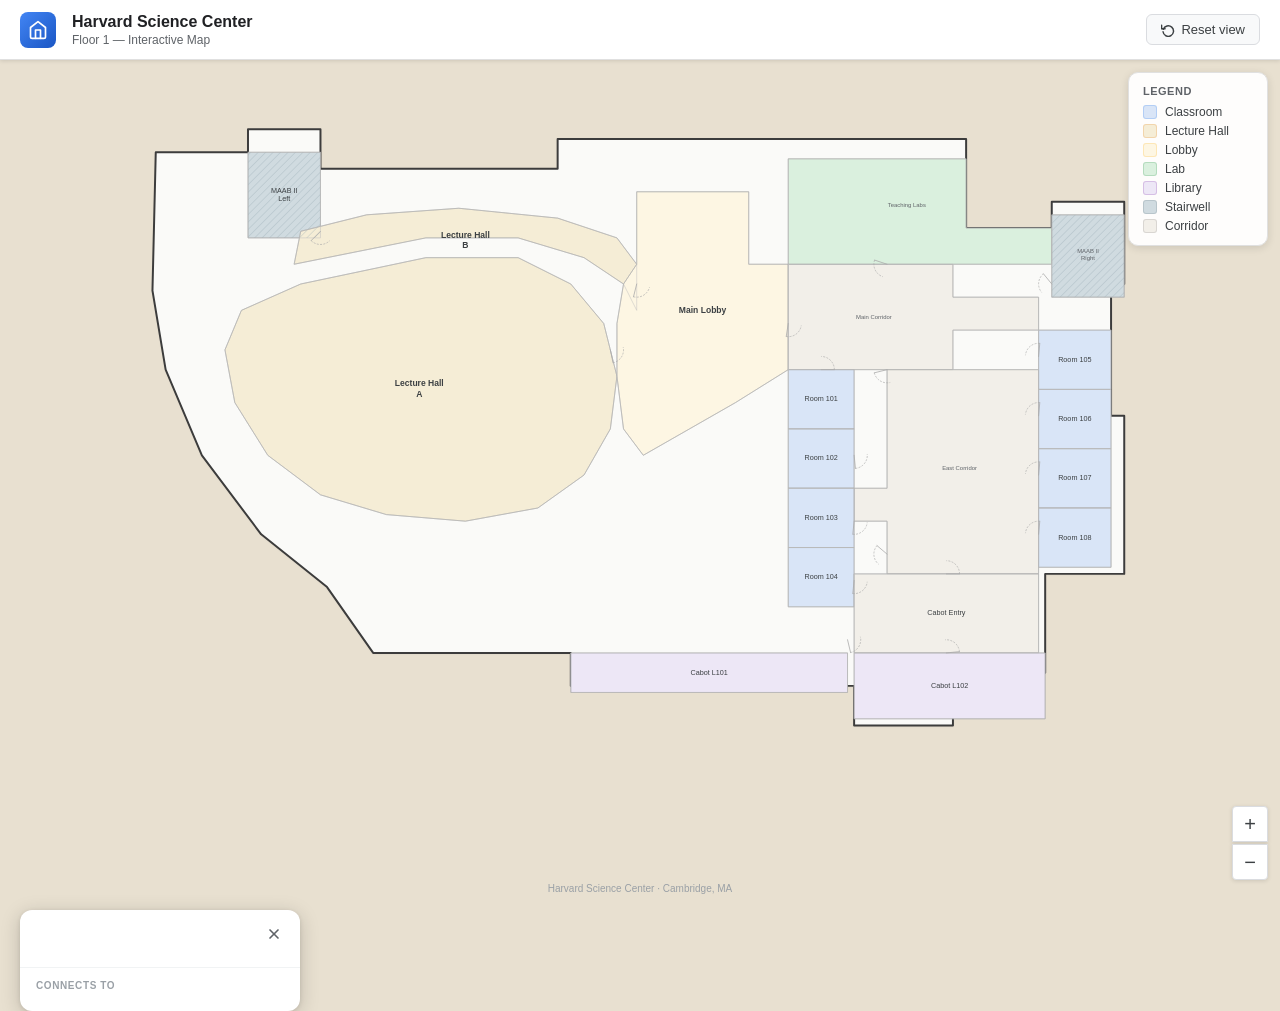
==== index.html @ 6193233d "Add interactive floor plan labeler and Science Center map data - Add label.html: interactive SVG lab" ====
<!DOCTYPE html>
<html lang="en">
<head>
  <meta charset="UTF-8" />
  <meta name="viewport" content="width=device-width, initial-scale=1.0" />
  <title>Harvard Science Center · Floor 1</title>
  <style>
    *, *::before, *::after { box-sizing: border-box; margin: 0; padding: 0; }

    body {
      font-family: -apple-system, BlinkMacSystemFont, 'Segoe UI', Roboto, sans-serif;
      background: #E8E0D0;
      display: flex;
      flex-direction: column;
      height: 100vh;
      overflow: hidden;
    }

    /* ── Topbar ── */
    #topbar {
      height: 60px;
      background: #ffffff;
      border-bottom: 1px solid #e0e0e0;
      display: flex;
      align-items: center;
      padding: 0 20px;
      gap: 16px;
      box-shadow: 0 1px 4px rgba(0,0,0,0.12);
      z-index: 10;
      flex-shrink: 0;
    }

    #topbar-icon {
      width: 36px;
      height: 36px;
      background: linear-gradient(135deg, #4285F4 0%, #1a56c4 100%);
      border-radius: 8px;
      display: flex;
      align-items: center;
      justify-content: center;
      color: #fff;
      font-size: 18px;
      flex-shrink: 0;
    }

    #topbar-title {
      flex: 1;
    }

    #topbar-title h1 {
      font-size: 16px;
      font-weight: 600;
      color: #202124;
      line-height: 1.2;
    }

    #topbar-title p {
      font-size: 12px;
      color: #5f6368;
      margin-top: 1px;
    }

    #btn-reset {
      background: #f8f9fa;
      border: 1px solid #dadce0;
      border-radius: 6px;
      padding: 7px 14px;
      font-size: 13px;
      font-weight: 500;
      color: #3c4043;
      cursor: pointer;
      display: flex;
      align-items: center;
      gap: 6px;
      transition: background 0.15s, box-shadow 0.15s;
    }

    #btn-reset:hover {
      background: #e8eaed;
      box-shadow: 0 1px 3px rgba(0,0,0,0.1);
    }

    #btn-reset svg { flex-shrink: 0; }

    /* ── Map wrapper ── */
    #map-container {
      flex: 1;
      position: relative;
      overflow: hidden;
      cursor: grab;
    }

    #map-container.dragging { cursor: grabbing; }

    #map-svg {
      width: 100%;
      height: 100%;
      display: block;
      user-select: none;
      -webkit-user-select: none;
    }

    /* ── Room polygons ── */
    .room {
      cursor: pointer;
      transition: filter 0.15s;
    }

    .room:hover { stroke: #4285F4; stroke-width: 1.5; opacity: 0.85; }
    .room.selected { stroke: #4285F4 !important; stroke-width: 3 !important; }

    /* ── Labels ── */
    .room-label {
      pointer-events: none;
      font-family: -apple-system, BlinkMacSystemFont, 'Segoe UI', Roboto, sans-serif;
      font-size: 11px;
      fill: #3c4043;
      text-anchor: middle;
      dominant-baseline: middle;
      font-weight: 500;
    }

    .room-label.large { font-size: 13px; font-weight: 600; }
    .room-label.small { font-size: 9px; font-weight: 400; fill: #5f6368; }

    /* ── Legend ── */
    #legend {
      position: absolute;
      top: 12px;
      right: 12px;
      background: rgba(255,255,255,0.94);
      border: 1px solid #e0e0e0;
      border-radius: 10px;
      padding: 12px 14px;
      box-shadow: 0 2px 8px rgba(0,0,0,0.12);
      z-index: 5;
      min-width: 140px;
    }

    #legend h4 {
      font-size: 11px;
      font-weight: 700;
      color: #5f6368;
      text-transform: uppercase;
      letter-spacing: 0.5px;
      margin-bottom: 8px;
    }

    .legend-item {
      display: flex;
      align-items: center;
      gap: 8px;
      margin-bottom: 5px;
      font-size: 12px;
      color: #3c4043;
    }

    .legend-item:last-child { margin-bottom: 0; }

    .legend-swatch {
      width: 14px;
      height: 14px;
      border-radius: 3px;
      border: 1px solid rgba(0,0,0,0.15);
      flex-shrink: 0;
    }

    /* ── Info card ── */
    #info-card {
      position: absolute;
      bottom: 20px;
      left: 20px;
      width: 280px;
      background: #ffffff;
      border-radius: 12px;
      box-shadow: 0 4px 20px rgba(0,0,0,0.18), 0 1px 4px rgba(0,0,0,0.1);
      z-index: 10;
      transform: translateY(calc(100% + 30px));
      transition: transform 0.28s cubic-bezier(0.34, 1.2, 0.64, 1);
      overflow: hidden;
    }

    #info-card.visible {
      transform: translateY(0);
    }

    #info-card-header {
      padding: 14px 16px 10px;
      border-bottom: 1px solid #f1f3f4;
      display: flex;
      align-items: flex-start;
      gap: 10px;
    }

    #info-card-icon {
      width: 32px;
      height: 32px;
      border-radius: 8px;
      display: flex;
      align-items: center;
      justify-content: center;
      font-size: 16px;
      flex-shrink: 0;
      margin-top: 1px;
    }

    #info-card-title-group { flex: 1; min-width: 0; }

    #info-card-name {
      font-size: 15px;
      font-weight: 600;
      color: #202124;
      line-height: 1.3;
      word-break: break-word;
    }

    #info-card-badge {
      display: inline-block;
      margin-top: 4px;
      padding: 2px 8px;
      border-radius: 100px;
      font-size: 11px;
      font-weight: 600;
      color: #fff;
      letter-spacing: 0.2px;
    }

    #info-card-close {
      background: none;
      border: none;
      cursor: pointer;
      color: #5f6368;
      padding: 2px;
      border-radius: 4px;
      line-height: 1;
      transition: color 0.15s, background 0.15s;
    }

    #info-card-close:hover { color: #202124; background: #f1f3f4; }

    #info-card-body {
      padding: 12px 16px 14px;
    }

    #info-card-body .section-label {
      font-size: 10px;
      font-weight: 700;
      text-transform: uppercase;
      letter-spacing: 0.6px;
      color: #9aa0a6;
      margin-bottom: 6px;
    }

    #info-card-neighbors {
      display: flex;
      flex-direction: column;
      gap: 4px;
    }

    .neighbor-chip {
      display: flex;
      align-items: center;
      gap: 6px;
      padding: 5px 8px;
      background: #f8f9fa;
      border-radius: 6px;
      font-size: 12px;
      color: #3c4043;
      border: 1px solid #e8eaed;
      cursor: pointer;
      transition: background 0.12s, border-color 0.12s;
    }

    .neighbor-chip:hover {
      background: #e8f0fe;
      border-color: #c5d7f8;
      color: #1a56c4;
    }

    .neighbor-chip-dot {
      width: 8px;
      height: 8px;
      border-radius: 50%;
      flex-shrink: 0;
    }

    /* ── Zoom controls ── */
    #zoom-controls {
      position: absolute;
      bottom: 20px;
      right: 12px;
      display: flex;
      flex-direction: column;
      gap: 2px;
      z-index: 5;
    }

    .zoom-btn {
      width: 36px;
      height: 36px;
      background: #fff;
      border: 1px solid #dadce0;
      border-radius: 4px;
      cursor: pointer;
      display: flex;
      align-items: center;
      justify-content: center;
      font-size: 20px;
      font-weight: 300;
      color: #3c4043;
      box-shadow: 0 1px 4px rgba(0,0,0,0.12);
      transition: background 0.12s;
      line-height: 1;
    }

    .zoom-btn:hover { background: #f8f9fa; }
    .zoom-btn:first-child { border-radius: 4px 4px 0 0; }
    .zoom-btn:last-child { border-radius: 0 0 4px 4px; }

    /* ── Attribution ── */
    #attribution {
      position: absolute;
      bottom: 6px;
      left: 50%;
      transform: translateX(-50%);
      font-size: 10px;
      color: #9aa0a6;
      pointer-events: none;
    }
  </style>
</head>
<body>

<!-- Topbar -->
<div id="topbar">
  <div id="topbar-icon">
    <svg width="20" height="20" viewBox="0 0 24 24" fill="none" stroke="currentColor" stroke-width="2" stroke-linecap="round" stroke-linejoin="round">
      <path d="M3 9l9-7 9 7v11a2 2 0 0 1-2 2H5a2 2 0 0 1-2-2z"/>
      <polyline points="9 22 9 12 15 12 15 22"/>
    </svg>
  </div>
  <div id="topbar-title">
    <h1>Harvard Science Center</h1>
    <p>Floor 1 &mdash; Interactive Map</p>
  </div>
  <button id="btn-reset" title="Reset view">
    <svg width="14" height="14" viewBox="0 0 24 24" fill="none" stroke="currentColor" stroke-width="2.5" stroke-linecap="round" stroke-linejoin="round">
      <polyline points="1 4 1 10 7 10"/>
      <path d="M3.51 15a9 9 0 1 0 .49-4.2"/>
    </svg>
    Reset view
  </button>
</div>

<!-- Map -->
<div id="map-container">
  <svg id="map-svg" viewBox="0 0 1650 1275" xmlns="http://www.w3.org/2000/svg">
    <defs>
      <pattern id="hatch" patternUnits="userSpaceOnUse" width="8" height="8" patternTransform="rotate(45)">
        <line x1="0" y1="0" x2="0" y2="8" stroke="#90A4AE" stroke-width="2"/>
      </pattern>
      <filter id="selected-glow" x="-20%" y="-20%" width="140%" height="140%">
        <feDropShadow dx="0" dy="0" stdDeviation="4" flood-color="#4285F4" flood-opacity="0.45"/>
      </filter>
      <filter id="soft-shadow" x="-10%" y="-10%" width="120%" height="120%">
        <feDropShadow dx="0" dy="1" stdDeviation="2" flood-color="#000" flood-opacity="0.08"/>
      </filter>
    </defs>

    <!-- 1. Outside background -->
    <rect width="1650" height="1275" fill="#E8E0D0"/>

    <!-- 2. Building interior base (filled) -->
    <polygon id="building-base" fill="#FAFAF8" filter="url(#soft-shadow)"/>

    <!-- 3. Building exterior outline -->
    <polygon id="building-outline" fill="none" stroke="#3C3C3C" stroke-width="3" stroke-linejoin="round"/>

    <!-- 4. Room fills -->
    <g id="layer-rooms"></g>

    <!-- 5. Stairwell hatch overlays -->
    <g id="layer-hatch" pointer-events="none"></g>

    <!-- 6. Interior walls -->
    <g id="layer-walls"></g>

    <!-- 7. Door symbols -->
    <g id="layer-doors"></g>

    <!-- 8. Labels -->
    <g id="layer-labels"></g>
  </svg>

  <!-- Legend -->
  <div id="legend">
    <h4>Legend</h4>
    <div id="legend-items"></div>
  </div>

  <!-- Zoom controls -->
  <div id="zoom-controls">
    <button class="zoom-btn" id="btn-zoom-in" title="Zoom in">+</button>
    <button class="zoom-btn" id="btn-zoom-out" title="Zoom out">&minus;</button>
  </div>

  <!-- Attribution -->
  <div id="attribution">Harvard Science Center &middot; Cambridge, MA</div>
</div>

<!-- Info card -->
<div id="info-card">
  <div id="info-card-header">
    <div id="info-card-icon"></div>
    <div id="info-card-title-group">
      <div id="info-card-name"></div>
      <span id="info-card-badge"></span>
    </div>
    <button id="info-card-close" title="Close">
      <svg width="16" height="16" viewBox="0 0 24 24" fill="none" stroke="currentColor" stroke-width="2.5" stroke-linecap="round">
        <line x1="18" y1="6" x2="6" y2="18"/>
        <line x1="6" y1="6" x2="18" y2="18"/>
      </svg>
    </button>
  </div>
  <div id="info-card-body">
    <div class="section-label">Connects to</div>
    <div id="info-card-neighbors"></div>
  </div>
</div>

<script>
  'use strict';

  // ─── Colour map ───────────────────────────────────────────────────────────
  const TYPE_FILLS = {
    classroom: '#D9E5F7',
    lecture:   '#F5EDD6',
    lobby:     '#FDF6E3',
    lab:       '#DAF0DE',
    library:   '#EDE7F6',
    stairwell: '#D0DBE0',
    elevator:  '#D0DBE0',
    corridor:  '#F2EFE9',
    default:   '#ECECEC',
  };

  const TYPE_LABELS = {
    classroom: { label: 'Classroom',   color: '#1a73e8' },
    lecture:   { label: 'Lecture Hall',color: '#e37400' },
    lobby:     { label: 'Lobby',       color: '#f9ab00' },
    lab:       { label: 'Lab',         color: '#1e8e3e' },
    library:   { label: 'Library',     color: '#7b1fa2' },
    stairwell: { label: 'Stairwell',   color: '#546e7a' },
    elevator:  { label: 'Elevator',    color: '#546e7a' },
    corridor:  { label: 'Corridor',    color: '#757575' },
    default:   { label: 'Room',        color: '#5f6368' },
  };

  const TYPE_ICONS = {
    classroom: '📚',
    lecture:   '🎓',
    lobby:     '🏛',
    lab:       '🔬',
    library:   '📖',
    stairwell: '🪜',
    elevator:  '🛗',
    corridor:  '🚶',
    default:   '📍',
  };

  // Lighten a hex colour by mixing with white at a given ratio (0–1)
  function lightenHex(hex, ratio) {
    const r = parseInt(hex.slice(1, 3), 16);
    const g = parseInt(hex.slice(3, 5), 16);
    const b = parseInt(hex.slice(5, 7), 16);
    const lr = Math.round(r + (255 - r) * ratio);
    const lg = Math.round(g + (255 - g) * ratio);
    const lb = Math.round(b + (255 - b) * ratio);
    return `rgb(${lr},${lg},${lb})`;
  }

  // ─── SVG namespace helper ─────────────────────────────────────────────────
  const SVG_NS = 'http://www.w3.org/2000/svg';
  function svgEl(tag, attrs = {}) {
    const el = document.createElementNS(SVG_NS, tag);
    for (const [k, v] of Object.entries(attrs)) el.setAttribute(k, v);
    return el;
  }

  function pointsAttr(polygon) {
    return polygon.map(p => p.join(',')).join(' ');
  }

  // ─── Polygon centroid ─────────────────────────────────────────────────────
  function centroid(polygon) {
    let x = 0, y = 0;
    for (const [px, py] of polygon) { x += px; y += py; }
    return { x: x / polygon.length, y: y / polygon.length };
  }

  // ─── Door symbol ──────────────────────────────────────────────────────────
  // Draws architectural door: line (panel) + quarter-circle arc
  function buildDoorSymbol(door, roomCenter) {
    const R = 20;
    const dx = door.x - roomCenter.x;
    const dy = door.y - roomCenter.y;
    const len = Math.sqrt(dx * dx + dy * dy) || 1;
    // Unit vector from room center toward door (outward direction)
    const nx = dx / len;
    const ny = dy / len;
    // Perpendicular (tangent to wall)
    const tx = -ny;
    const ty = nx;

    // Door hinge at door point, panel sweeps along tangent
    const hinge = { x: door.x, y: door.y };
    const panelEnd = { x: hinge.x + tx * R, y: hinge.y + ty * R };
    // Arc goes from panelEnd to a point R along the outward direction
    const arcEnd = { x: hinge.x + nx * R, y: hinge.y + ny * R };

    const g = svgEl('g');

    // Panel line
    const line = svgEl('line', {
      x1: hinge.x, y1: hinge.y,
      x2: panelEnd.x, y2: panelEnd.y,
      stroke: '#AAAAAA', 'stroke-width': '1.2',
      'stroke-linecap': 'round',
    });
    g.appendChild(line);

    // Quarter-circle arc
    const arc = svgEl('path', {
      d: `M ${panelEnd.x} ${panelEnd.y} A ${R} ${R} 0 0 0 ${arcEnd.x} ${arcEnd.y}`,
      fill: 'none',
      stroke: '#AAAAAA', 'stroke-width': '1',
      'stroke-dasharray': '3 2',
    });
    g.appendChild(arc);

    return g;
  }

  // ─── Build legend ─────────────────────────────────────────────────────────
  function buildLegend() {
    const container = document.getElementById('legend-items');
    const types = ['classroom','lecture','lobby','lab','library','stairwell','corridor'];
    for (const t of types) {
      const info = TYPE_LABELS[t] || TYPE_LABELS.default;
      const fill = TYPE_FILLS[t] || TYPE_FILLS.default;
      const item = document.createElement('div');
      item.className = 'legend-item';
      item.innerHTML = `
        <div class="legend-swatch" style="background:${fill}; border-color: ${info.color}33;"></div>
        <span>${info.label}</span>
      `;
      container.appendChild(item);
    }
  }

  // ─── Room name lookup (built from data) ───────────────────────────────────
  let roomMap = {};  // id → room object

  // ─── Info card ────────────────────────────────────────────────────────────
  let selectedId = null;
  let selectedEl = null;
  let selectedOrigFill = null;

  function showCard(room) {
    const info = TYPE_LABELS[room.type] || TYPE_LABELS.default;
    document.getElementById('info-card-name').textContent = room.name;

    const badge = document.getElementById('info-card-badge');
    badge.textContent = info.label;
    badge.style.background = info.color;

    const icon = document.getElementById('info-card-icon');
    icon.textContent = TYPE_ICONS[room.type] || TYPE_ICONS.default;
    icon.style.background = info.color + '22';

    const neighborsEl = document.getElementById('info-card-neighbors');
    neighborsEl.innerHTML = '';

    if (!room.neighbors || room.neighbors.length === 0) {
      const none = document.createElement('div');
      none.style.cssText = 'font-size:12px;color:#9aa0a6;font-style:italic;';
      none.textContent = 'No connected rooms';
      neighborsEl.appendChild(none);
    } else {
      for (const nid of room.neighbors) {
        const neighbor = roomMap[nid];
        if (!neighbor) continue;
        const ninfo = TYPE_LABELS[neighbor.type] || TYPE_LABELS.default;
        const chip = document.createElement('div');
        chip.className = 'neighbor-chip';
        chip.innerHTML = `
          <div class="neighbor-chip-dot" style="background:${ninfo.color};"></div>
          <span>${neighbor.name}</span>
        `;
        chip.addEventListener('click', () => selectRoom(nid));
        neighborsEl.appendChild(chip);
      }
    }

    document.getElementById('info-card').classList.add('visible');
  }

  function hideCard() {
    document.getElementById('info-card').classList.remove('visible');
  }

  function selectRoom(id) {
    // Deselect previous
    if (selectedEl) {
      selectedEl.setAttribute('fill', selectedOrigFill);
      selectedEl.classList.remove('selected');
      selectedEl.removeAttribute('filter');
    }

    if (id === selectedId) {
      selectedId = null;
      selectedEl = null;
      selectedOrigFill = null;
      hideCard();
      return;
    }

    const el = document.querySelector(`[data-id="${id}"]`);
    if (!el) return;

    const room = roomMap[id];
    if (!room) return;

    const baseFill = TYPE_FILLS[room.type] || TYPE_FILLS.default;
    const lightFill = lightenHex(baseFill, 0.22);

    selectedOrigFill = baseFill;
    el.setAttribute('fill', lightFill);
    el.classList.add('selected');
    el.setAttribute('filter', 'url(#selected-glow)');

    selectedId = id;
    selectedEl = el;

    showCard(room);

    // Bring selected room to front within layer-rooms
    const layerRooms = document.getElementById('layer-rooms');
    layerRooms.appendChild(el);
  }

  function deselectRoom() {
    if (!selectedId) return;
    if (selectedEl) {
      selectedEl.setAttribute('fill', selectedOrigFill);
      selectedEl.classList.remove('selected');
      selectedEl.removeAttribute('filter');
    }
    selectedId = null;
    selectedEl = null;
    selectedOrigFill = null;
    hideCard();
  }

  // ─── Pan & Zoom ───────────────────────────────────────────────────────────
  const VB_DEFAULT = { x: 0, y: 0, w: 1650, h: 1275 };
  let vb = { ...VB_DEFAULT };
  let isPanning = false;
  let panStart = { x: 0, y: 0 };
  let panVbStart = { x: 0, y: 0 };
  let didPan = false;  // track if mouse actually moved during drag

  const svg = document.getElementById('map-svg');
  const container = document.getElementById('map-container');

  function applyViewBox() {
    svg.setAttribute('viewBox', `${vb.x} ${vb.y} ${vb.w} ${vb.h}`);
  }

  function clientToSvgPoint(cx, cy) {
    const rect = svg.getBoundingClientRect();
    const scaleX = vb.w / rect.width;
    const scaleY = vb.h / rect.height;
    return {
      x: vb.x + (cx - rect.left) * scaleX,
      y: vb.y + (cy - rect.top) * scaleY,
    };
  }

  function zoomAt(cx, cy, factor) {
    const pt = clientToSvgPoint(cx, cy);
    const newW = Math.max(200, Math.min(3300, vb.w * factor));
    const newH = Math.max(155, Math.min(2550, vb.h * factor));
    const ratioX = (pt.x - vb.x) / vb.w;
    const ratioY = (pt.y - vb.y) / vb.h;
    vb.x = pt.x - ratioX * newW;
    vb.y = pt.y - ratioY * newH;
    vb.w = newW;
    vb.h = newH;
    applyViewBox();
  }

  // Mouse drag pan
  container.addEventListener('mousedown', e => {
    if (e.button !== 0) return;
    isPanning = true;
    didPan = false;
    panStart = { x: e.clientX, y: e.clientY };
    panVbStart = { x: vb.x, y: vb.y };
    container.classList.add('dragging');
    e.preventDefault();
  });

  window.addEventListener('mousemove', e => {
    if (!isPanning) return;
    const dx = e.clientX - panStart.x;
    const dy = e.clientY - panStart.y;
    if (Math.abs(dx) > 3 || Math.abs(dy) > 3) didPan = true;
    const rect = svg.getBoundingClientRect();
    const scaleX = vb.w / rect.width;
    const scaleY = vb.h / rect.height;
    vb.x = panVbStart.x - dx * scaleX;
    vb.y = panVbStart.y - dy * scaleY;
    applyViewBox();
  });

  window.addEventListener('mouseup', () => {
    isPanning = false;
    container.classList.remove('dragging');
  });

  // Scroll zoom
  container.addEventListener('wheel', e => {
    e.preventDefault();
    const factor = e.deltaY > 0 ? 1.12 : 0.88;
    zoomAt(e.clientX, e.clientY, factor);
  }, { passive: false });

  // Double-click zoom in
  svg.addEventListener('dblclick', e => {
    zoomAt(e.clientX, e.clientY, 0.65);
    e.stopPropagation();
  });

  // Reset view
  document.getElementById('btn-reset').addEventListener('click', () => {
    vb = { ...VB_DEFAULT };
    applyViewBox();
    deselectRoom();
  });

  // Zoom buttons
  document.getElementById('btn-zoom-in').addEventListener('click', () => {
    const cx = container.getBoundingClientRect().left + container.offsetWidth / 2;
    const cy = container.getBoundingClientRect().top + container.offsetHeight / 2;
    zoomAt(cx, cy, 0.75);
  });
  document.getElementById('btn-zoom-out').addEventListener('click', () => {
    const cx = container.getBoundingClientRect().left + container.offsetWidth / 2;
    const cy = container.getBoundingClientRect().top + container.offsetHeight / 2;
    zoomAt(cx, cy, 1.33);
  });

  // Touch pan/zoom
  let lastTouches = null;
  container.addEventListener('touchstart', e => {
    lastTouches = e.touches;
    e.preventDefault();
  }, { passive: false });

  container.addEventListener('touchmove', e => {
    e.preventDefault();
    if (e.touches.length === 1 && lastTouches && lastTouches.length === 1) {
      const dx = e.touches[0].clientX - lastTouches[0].clientX;
      const dy = e.touches[0].clientY - lastTouches[0].clientY;
      const rect = svg.getBoundingClientRect();
      vb.x -= dx * (vb.w / rect.width);
      vb.y -= dy * (vb.h / rect.height);
      applyViewBox();
    } else if (e.touches.length === 2 && lastTouches && lastTouches.length === 2) {
      const d0 = Math.hypot(
        lastTouches[0].clientX - lastTouches[1].clientX,
        lastTouches[0].clientY - lastTouches[1].clientY
      );
      const d1 = Math.hypot(
        e.touches[0].clientX - e.touches[1].clientX,
        e.touches[0].clientY - e.touches[1].clientY
      );
      if (d0 > 0) {
        const midX = (e.touches[0].clientX + e.touches[1].clientX) / 2;
        const midY = (e.touches[0].clientY + e.touches[1].clientY) / 2;
        zoomAt(midX, midY, d0 / d1);
      }
    }
    lastTouches = e.touches;
  }, { passive: false });

  container.addEventListener('touchend', e => {
    lastTouches = e.touches;
  });

  // ─── Click handling (event delegation) ────────────────────────────────────
  document.getElementById('layer-rooms').addEventListener('click', e => {
    if (didPan) { didPan = false; return; }
    const target = e.target.closest('[data-id]');
    if (!target) return;
    const id = target.getAttribute('data-id');
    selectRoom(id);
    e.stopPropagation();
  });

  // Click on SVG background to deselect
  svg.addEventListener('click', e => {
    if (didPan) { didPan = false; return; }
    if (!e.target.closest('[data-id]') && !e.target.closest('#info-card')) {
      deselectRoom();
    }
  });

  document.getElementById('info-card-close').addEventListener('click', deselectRoom);

  // ─── Render floor data ────────────────────────────────────────────────────
  function renderFloor(data) {
    // Build room lookup
    for (const room of data.rooms) roomMap[room.id] = room;

    // Building outline
    const pts = pointsAttr(data.buildingOutline);
    document.getElementById('building-base').setAttribute('points', pts);
    document.getElementById('building-outline').setAttribute('points', pts);

    const layerRooms  = document.getElementById('layer-rooms');
    const layerHatch  = document.getElementById('layer-hatch');
    const layerWalls  = document.getElementById('layer-walls');
    const layerDoors  = document.getElementById('layer-doors');
    const layerLabels = document.getElementById('layer-labels');

    for (const room of data.rooms) {
      const fill = TYPE_FILLS[room.type] || TYPE_FILLS.default;
      const ptsStr = pointsAttr(room.polygon);

      // Room fill polygon
      const poly = svgEl('polygon', {
        class: `room room--${room.type}`,
        'data-id': room.id,
        'data-type': room.type,
        points: ptsStr,
        fill: fill,
        stroke: '#9E9E9E',
        'stroke-width': '1',
        'stroke-linejoin': 'round',
      });
      layerRooms.appendChild(poly);

      // Stairwell hatch overlay
      if (room.type === 'stairwell' || room.type === 'elevator') {
        const hatch = svgEl('polygon', {
          points: ptsStr,
          fill: 'url(#hatch)',
          'fill-opacity': '0.4',
          'pointer-events': 'none',
        });
        layerHatch.appendChild(hatch);
      }

      // Interior wall stroke (thin, on top)
      const wall = svgEl('polygon', {
        class: 'room-wall',
        points: ptsStr,
        fill: 'none',
        stroke: '#BDBDBD',
        'stroke-width': '0.75',
        'stroke-linejoin': 'round',
        'pointer-events': 'none',
      });
      layerWalls.appendChild(wall);

      // Door symbol
      if (room.door) {
        const center = room.labelAnchor
          ? { x: room.labelAnchor.x, y: room.labelAnchor.y }
          : centroid(room.polygon);
        const doorG = buildDoorSymbol(room.door, center);
        layerDoors.appendChild(doorG);
      }

      // Label
      if (room.labelAnchor) {
        // Choose label size class based on room type / name length
        let cls = 'room-label';
        if (room.type === 'lobby' || room.type === 'lecture') cls += ' large';
        else if (room.name.length > 12) cls += ' small';

        const text = svgEl('text', {
          class: cls,
          x: room.labelAnchor.x,
          y: room.labelAnchor.y,
        });

        // Split into lines if needed
        const words = room.name.split(' ');
        if (words.length > 2 && room.name.length > 10) {
          const mid = Math.ceil(words.length / 2);
          const line1 = words.slice(0, mid).join(' ');
          const line2 = words.slice(mid).join(' ');
          const tspan1 = svgEl('tspan', { x: room.labelAnchor.x, dy: '-0.6em' });
          tspan1.textContent = line1;
          const tspan2 = svgEl('tspan', { x: room.labelAnchor.x, dy: '1.2em' });
          tspan2.textContent = line2;
          text.appendChild(tspan1);
          text.appendChild(tspan2);
        } else {
          text.textContent = room.name;
        }

        layerLabels.appendChild(text);
      }
    }

    buildLegend();
    applyViewBox();
  }

  // ─── Embedded fallback JSON ───────────────────────────────────────────────
  // This is a copy of floor1.json for file:// protocol usage
  const FALLBACK_JSON = {"floor":1,"viewBox":{"width":1650,"height":1275},"buildingOutline":[[90,140],[230,140],[230,105],[340,105],[340,165],[700,165],[700,120],[1320,120],[1320,255],[1450,255],[1450,215],[1560,215],[1560,340],[1540,340],[1540,540],[1560,540],[1560,780],[1440,780],[1440,930],[1300,930],[1300,1010],[1150,1010],[1150,950],[720,950],[720,900],[420,900],[350,800],[250,720],[160,600],[105,470],[85,350]],"rooms":[{"id":"sc-1-maab-left","name":"MAAB II Left","type":"stairwell","polygon":[[230,140],[340,140],[340,270],[230,270]],"labelAnchor":{"x":285,"y":205},"door":{"x":340,"y":260},"neighbors":["sc-1-lobby"]},{"id":"sc-1-lecture-a","name":"Lecture Hall A","type":"lecture","polygon":[[310,340],[500,300],[640,300],[720,340],[770,400],[790,480],[780,560],[740,630],[670,680],[560,700],[440,690],[340,660],[260,600],[210,520],[195,440],[220,380]],"labelAnchor":{"x":490,"y":500},"door":{"x":780,"y":440},"neighbors":["sc-1-lobby","sc-1-corr-main"]},{"id":"sc-1-lecture-b","name":"Lecture Hall B","type":"lecture","polygon":[[300,310],[500,270],[640,270],[740,300],[800,340],[820,380],[820,310],[790,270],[700,240],[550,225],[410,235],[310,260]],"labelAnchor":{"x":560,"y":275},"door":{"x":820,"y":340},"neighbors":["sc-1-lobby","sc-1-corr-main"]},{"id":"sc-1-lobby","name":"Main Lobby","type":"lobby","polygon":[[820,200],[990,200],[990,310],[1050,310],[1050,470],[970,520],[900,560],[830,600],[800,560],[790,480],[790,400],[800,340],[820,310]],"labelAnchor":{"x":920,"y":380},"door":{"x":1050,"y":400},"neighbors":["sc-1-maab-left","sc-1-lecture-a","sc-1-lecture-b","sc-1-corr-main"]},{"id":"sc-1-corr-main","name":"Main Corridor","type":"corridor","polygon":[[1050,310],[1300,310],[1300,360],[1430,360],[1430,410],[1300,410],[1300,470],[1050,470]],"labelAnchor":{"x":1180,"y":390},"door":{"x":1200,"y":470},"neighbors":["sc-1-lobby","sc-1-teaching-labs","sc-1-corr-east","sc-1-101","sc-1-102","sc-1-103","sc-1-104"]},{"id":"sc-1-corr-east","name":"East Corridor","type":"corridor","polygon":[[1200,470],[1430,470],[1430,780],[1200,780],[1200,700],[1150,700],[1150,650],[1200,650]],"labelAnchor":{"x":1310,"y":620},"door":{"x":1200,"y":750},"neighbors":["sc-1-corr-main","sc-1-maab-right","sc-1-105","sc-1-106","sc-1-107","sc-1-108","sc-1-cabot-entry"]},{"id":"sc-1-teaching-labs","name":"Teaching Labs","type":"lab","polygon":[[1050,150],[1320,150],[1320,255],[1450,255],[1450,310],[1050,310]],"labelAnchor":{"x":1230,"y":220},"door":{"x":1200,"y":310},"neighbors":["sc-1-corr-main"]},{"id":"sc-1-maab-right","name":"MAAB II Right","type":"stairwell","polygon":[[1450,235],[1560,235],[1560,360],[1450,360]],"labelAnchor":{"x":1505,"y":295},"door":{"x":1450,"y":340},"neighbors":["sc-1-corr-east"]},{"id":"sc-101","name":"Room 101","type":"classroom","polygon":[[1050,470],[1150,470],[1150,560],[1050,560]],"labelAnchor":{"x":1100,"y":515},"door":{"x":1100,"y":470},"neighbors":["sc-1-corr-main"]},{"id":"sc-102","name":"Room 102","type":"classroom","polygon":[[1050,560],[1150,560],[1150,650],[1050,650]],"labelAnchor":{"x":1100,"y":605},"door":{"x":1150,"y":600},"neighbors":["sc-1-corr-main"]},{"id":"sc-103","name":"Room 103","type":"classroom","polygon":[[1050,650],[1150,650],[1150,740],[1050,740]],"labelAnchor":{"x":1100,"y":695},"door":{"x":1150,"y":700},"neighbors":["sc-1-corr-main","sc-1-corr-east"]},{"id":"sc-104","name":"Room 104","type":"classroom","polygon":[[1050,740],[1150,740],[1150,830],[1050,830]],"labelAnchor":{"x":1100,"y":785},"door":{"x":1150,"y":790},"neighbors":["sc-1-corr-east"]},{"id":"sc-105","name":"Room 105","type":"classroom","polygon":[[1430,410],[1540,410],[1540,500],[1430,500]],"labelAnchor":{"x":1485,"y":455},"door":{"x":1430,"y":450},"neighbors":["sc-1-corr-east"]},{"id":"sc-106","name":"Room 106","type":"classroom","polygon":[[1430,500],[1540,500],[1540,590],[1430,590]],"labelAnchor":{"x":1485,"y":545},"door":{"x":1430,"y":540},"neighbors":["sc-1-corr-east"]},{"id":"sc-107","name":"Room 107","type":"classroom","polygon":[[1430,590],[1540,590],[1540,680],[1430,680]],"labelAnchor":{"x":1485,"y":635},"door":{"x":1430,"y":630},"neighbors":["sc-1-corr-east"]},{"id":"sc-108","name":"Room 108","type":"classroom","polygon":[[1430,680],[1540,680],[1540,770],[1430,770]],"labelAnchor":{"x":1485,"y":725},"door":{"x":1430,"y":720},"neighbors":["sc-1-corr-east"]},{"id":"sc-1-cabot-entry","name":"Cabot Entry","type":"corridor","polygon":[[1150,780],[1430,780],[1430,900],[1150,900]],"labelAnchor":{"x":1290,"y":840},"door":{"x":1290,"y":780},"neighbors":["sc-1-corr-east","sc-1-cabot-l101","sc-1-cabot-l102"]},{"id":"sc-1-cabot-l101","name":"Cabot L101","type":"library","polygon":[[720,900],[1140,900],[1140,960],[720,960]],"labelAnchor":{"x":930,"y":930},"door":{"x":1140,"y":880},"neighbors":["sc-1-cabot-entry"]},{"id":"sc-1-cabot-l102","name":"Cabot L102","type":"library","polygon":[[1150,900],[1440,900],[1440,1000],[1150,1000]],"labelAnchor":{"x":1295,"y":950},"door":{"x":1290,"y":900},"neighbors":["sc-1-cabot-entry"]}]};

  // ─── Bootstrap ────────────────────────────────────────────────────────────
  document.addEventListener('DOMContentLoaded', () => {
    const load = (window.location.protocol === 'file:')
      ? Promise.resolve(FALLBACK_JSON)
      : fetch('/floor1.json')
          .then(r => { if (!r.ok) throw new Error(r.status); return r.json(); })
          .catch(() => FALLBACK_JSON);  // also fall back on network error

    load.then(renderFloor).catch(err => {
      console.error('Failed to load floor data:', err);
    });
  });
</script>
</body>
</html>
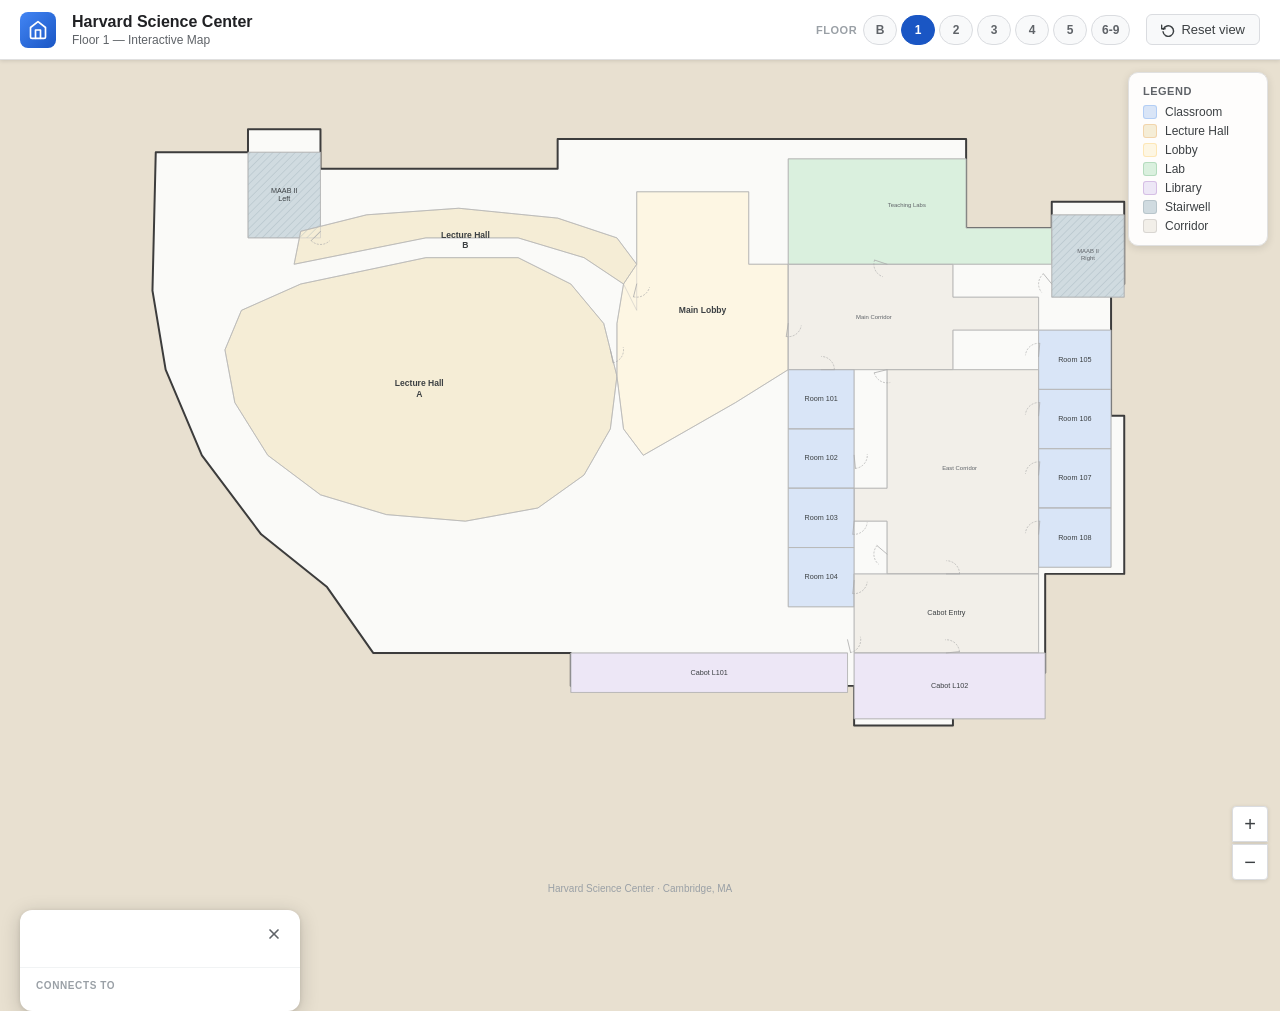
==== commit c9f1d8db: "Add multi-floor support to index.html with floor selector UI - Add floor selector pill buttons (B, 1" ====
--- a/index.html
+++ b/index.html
@@ -3,7 +3,7 @@
 <head>
   <meta charset="UTF-8" />
   <meta name="viewport" content="width=device-width, initial-scale=1.0" />
-  <title>Harvard Science Center · Floor 1</title>
+  <title>Harvard Science Center · Indoor Map</title>
   <style>
     *, *::before, *::after { box-sizing: border-box; margin: 0; padding: 0; }
 
@@ -43,21 +43,69 @@
       flex-shrink: 0;
     }
 
-    #topbar-title {
-      flex: 1;
-    }
+    #topbar-title { flex: 1; min-width: 0; }
 
     #topbar-title h1 {
       font-size: 16px;
       font-weight: 600;
       color: #202124;
       line-height: 1.2;
-    }
-
-    #topbar-title p {
+      white-space: nowrap;
+      overflow: hidden;
+      text-overflow: ellipsis;
+    }
+
+    #topbar-subtitle {
       font-size: 12px;
       color: #5f6368;
       margin-top: 1px;
+    }
+
+    /* ── Floor selector ── */
+    #floor-selector {
+      display: flex;
+      align-items: center;
+      gap: 4px;
+      flex-shrink: 0;
+    }
+
+    #floor-selector-label {
+      font-size: 11px;
+      font-weight: 600;
+      color: #9aa0a6;
+      text-transform: uppercase;
+      letter-spacing: 0.5px;
+      margin-right: 2px;
+    }
+
+    .floor-btn {
+      min-width: 34px;
+      height: 30px;
+      border-radius: 15px;
+      border: 1.5px solid #dadce0;
+      background: #f8f9fa;
+      color: #5f6368;
+      font-size: 12px;
+      font-weight: 600;
+      cursor: pointer;
+      padding: 0 10px;
+      transition: background 0.15s, color 0.15s, border-color 0.15s;
+      display: flex;
+      align-items: center;
+      justify-content: center;
+      white-space: nowrap;
+    }
+
+    .floor-btn:hover:not(.active) {
+      background: #e8eaed;
+      border-color: #bdc1c6;
+      color: #3c4043;
+    }
+
+    .floor-btn.active {
+      background: #1a56c4;
+      color: #ffffff;
+      border-color: #1a56c4;
     }
 
     #btn-reset {
@@ -73,6 +121,7 @@
       align-items: center;
       gap: 6px;
       transition: background 0.15s, box-shadow 0.15s;
+      flex-shrink: 0;
     }
 
     #btn-reset:hover {
@@ -122,6 +171,43 @@
 
     .room-label.large { font-size: 13px; font-weight: 600; }
     .room-label.small { font-size: 9px; font-weight: 400; fill: #5f6368; }
+
+    /* ── Floor placeholder ── */
+    #floor-placeholder {
+      display: none;
+      position: absolute;
+      inset: 0;
+      flex-direction: column;
+      align-items: center;
+      justify-content: center;
+      gap: 12px;
+      background: rgba(232, 224, 208, 0.7);
+      backdrop-filter: blur(2px);
+      z-index: 4;
+      pointer-events: none;
+    }
+
+    #floor-placeholder.visible { display: flex; }
+
+    #placeholder-icon {
+      font-size: 52px;
+      line-height: 1;
+      opacity: 0.5;
+    }
+
+    #placeholder-title {
+      font-size: 22px;
+      font-weight: 600;
+      color: #3c4043;
+    }
+
+    #placeholder-body {
+      font-size: 14px;
+      color: #5f6368;
+      text-align: center;
+      max-width: 380px;
+      line-height: 1.5;
+    }
 
     /* ── Legend ── */
     #legend {
@@ -180,9 +266,7 @@
       overflow: hidden;
     }
 
-    #info-card.visible {
-      transform: translateY(0);
-    }
+    #info-card.visible { transform: translateY(0); }
 
     #info-card-header {
       padding: 14px 16px 10px;
@@ -238,9 +322,7 @@
 
     #info-card-close:hover { color: #202124; background: #f1f3f4; }
 
-    #info-card-body {
-      padding: 12px 16px 14px;
-    }
+    #info-card-body { padding: 12px 16px 14px; }
 
     #info-card-body .section-label {
       font-size: 10px;
@@ -315,7 +397,7 @@
 
     .zoom-btn:hover { background: #f8f9fa; }
     .zoom-btn:first-child { border-radius: 4px 4px 0 0; }
-    .zoom-btn:last-child { border-radius: 0 0 4px 4px; }
+    .zoom-btn:last-child  { border-radius: 0 0 4px 4px; }
 
     /* ── Attribution ── */
     #attribution {
@@ -341,7 +423,10 @@
   </div>
   <div id="topbar-title">
     <h1>Harvard Science Center</h1>
-    <p>Floor 1 &mdash; Interactive Map</p>
+    <p id="topbar-subtitle">Floor 1 &mdash; Interactive Map</p>
+  </div>
+  <div id="floor-selector">
+    <span id="floor-selector-label">Floor</span>
   </div>
   <button id="btn-reset" title="Reset view">
     <svg width="14" height="14" viewBox="0 0 24 24" fill="none" stroke="currentColor" stroke-width="2.5" stroke-linecap="round" stroke-linejoin="round">
@@ -370,7 +455,7 @@
     <!-- 1. Outside background -->
     <rect width="1650" height="1275" fill="#E8E0D0"/>
 
-    <!-- 2. Building interior base (filled) -->
+    <!-- 2. Building interior base -->
     <polygon id="building-base" fill="#FAFAF8" filter="url(#soft-shadow)"/>
 
     <!-- 3. Building exterior outline -->
@@ -391,6 +476,13 @@
     <!-- 8. Labels -->
     <g id="layer-labels"></g>
   </svg>
+
+  <!-- Floor placeholder (shown when a floor has no data yet) -->
+  <div id="floor-placeholder">
+    <div id="placeholder-icon">🗺️</div>
+    <div id="placeholder-title">Floor data not yet available</div>
+    <div id="placeholder-body">Trace this floor's rooms in FP_DESIGN.ipynb, then save the result as the corresponding floor JSON file.</div>
+  </div>
 
   <!-- Legend -->
   <div id="legend">
@@ -432,6 +524,19 @@
 <script>
   'use strict';
 
+  // ─── Floor definitions ────────────────────────────────────────────────────
+  const FLOORS = [
+    { key: 'B',   label: 'Basement',   short: 'B',   file: 'floorB.json'  },
+    { key: '1',   label: 'Floor 1',    short: '1',   file: 'floor1.json'  },
+    { key: '2',   label: 'Floor 2',    short: '2',   file: 'floor2.json'  },
+    { key: '3',   label: 'Floor 3',    short: '3',   file: 'floor3.json'  },
+    { key: '4',   label: 'Floor 4',    short: '4',   file: 'floor4.json'  },
+    { key: '5',   label: 'Floor 5',    short: '5',   file: 'floor5.json'  },
+    { key: '6-9', label: 'Floors 6–9', short: '6-9', file: 'floor6.json'  },
+  ];
+
+  let currentFloorKey = null;
+
   // ─── Colour map ───────────────────────────────────────────────────────────
   const TYPE_FILLS = {
     classroom: '#D9E5F7',
@@ -446,142 +551,94 @@
   };
 
   const TYPE_LABELS = {
-    classroom: { label: 'Classroom',   color: '#1a73e8' },
-    lecture:   { label: 'Lecture Hall',color: '#e37400' },
-    lobby:     { label: 'Lobby',       color: '#f9ab00' },
-    lab:       { label: 'Lab',         color: '#1e8e3e' },
-    library:   { label: 'Library',     color: '#7b1fa2' },
-    stairwell: { label: 'Stairwell',   color: '#546e7a' },
-    elevator:  { label: 'Elevator',    color: '#546e7a' },
-    corridor:  { label: 'Corridor',    color: '#757575' },
-    default:   { label: 'Room',        color: '#5f6368' },
+    classroom: { label: 'Classroom',    color: '#1a73e8' },
+    lecture:   { label: 'Lecture Hall', color: '#e37400' },
+    lobby:     { label: 'Lobby',        color: '#f9ab00' },
+    lab:       { label: 'Lab',          color: '#1e8e3e' },
+    library:   { label: 'Library',      color: '#7b1fa2' },
+    stairwell: { label: 'Stairwell',    color: '#546e7a' },
+    elevator:  { label: 'Elevator',     color: '#546e7a' },
+    corridor:  { label: 'Corridor',     color: '#757575' },
+    default:   { label: 'Room',         color: '#5f6368' },
   };
 
   const TYPE_ICONS = {
-    classroom: '📚',
-    lecture:   '🎓',
-    lobby:     '🏛',
-    lab:       '🔬',
-    library:   '📖',
-    stairwell: '🪜',
-    elevator:  '🛗',
-    corridor:  '🚶',
-    default:   '📍',
+    classroom: '📚', lecture: '🎓', lobby: '🏛', lab: '🔬',
+    library: '📖',  stairwell: '🪜', elevator: '🛗', corridor: '🚶',
+    default: '📍',
   };
 
-  // Lighten a hex colour by mixing with white at a given ratio (0–1)
   function lightenHex(hex, ratio) {
-    const r = parseInt(hex.slice(1, 3), 16);
-    const g = parseInt(hex.slice(3, 5), 16);
-    const b = parseInt(hex.slice(5, 7), 16);
-    const lr = Math.round(r + (255 - r) * ratio);
-    const lg = Math.round(g + (255 - g) * ratio);
-    const lb = Math.round(b + (255 - b) * ratio);
-    return `rgb(${lr},${lg},${lb})`;
-  }
-
-  // ─── SVG namespace helper ─────────────────────────────────────────────────
+    const r = parseInt(hex.slice(1,3),16), g = parseInt(hex.slice(3,5),16), b = parseInt(hex.slice(5,7),16);
+    return `rgb(${Math.round(r+(255-r)*ratio)},${Math.round(g+(255-g)*ratio)},${Math.round(b+(255-b)*ratio)})`;
+  }
+
   const SVG_NS = 'http://www.w3.org/2000/svg';
   function svgEl(tag, attrs = {}) {
     const el = document.createElementNS(SVG_NS, tag);
-    for (const [k, v] of Object.entries(attrs)) el.setAttribute(k, v);
+    for (const [k,v] of Object.entries(attrs)) el.setAttribute(k, v);
     return el;
   }
 
-  function pointsAttr(polygon) {
-    return polygon.map(p => p.join(',')).join(' ');
-  }
-
-  // ─── Polygon centroid ─────────────────────────────────────────────────────
+  function pointsAttr(polygon) { return polygon.map(p => p.join(',')).join(' '); }
+
   function centroid(polygon) {
-    let x = 0, y = 0;
-    for (const [px, py] of polygon) { x += px; y += py; }
-    return { x: x / polygon.length, y: y / polygon.length };
+    let x=0, y=0;
+    for (const [px,py] of polygon) { x+=px; y+=py; }
+    return { x: x/polygon.length, y: y/polygon.length };
   }
 
   // ─── Door symbol ──────────────────────────────────────────────────────────
-  // Draws architectural door: line (panel) + quarter-circle arc
   function buildDoorSymbol(door, roomCenter) {
     const R = 20;
-    const dx = door.x - roomCenter.x;
-    const dy = door.y - roomCenter.y;
-    const len = Math.sqrt(dx * dx + dy * dy) || 1;
-    // Unit vector from room center toward door (outward direction)
-    const nx = dx / len;
-    const ny = dy / len;
-    // Perpendicular (tangent to wall)
-    const tx = -ny;
-    const ty = nx;
-
-    // Door hinge at door point, panel sweeps along tangent
+    const dx = door.x - roomCenter.x, dy = door.y - roomCenter.y;
+    const len = Math.sqrt(dx*dx + dy*dy) || 1;
+    const nx = dx/len, ny = dy/len, tx = -ny, ty = nx;
     const hinge = { x: door.x, y: door.y };
-    const panelEnd = { x: hinge.x + tx * R, y: hinge.y + ty * R };
-    // Arc goes from panelEnd to a point R along the outward direction
-    const arcEnd = { x: hinge.x + nx * R, y: hinge.y + ny * R };
-
+    const panelEnd = { x: hinge.x + tx*R, y: hinge.y + ty*R };
+    const arcEnd   = { x: hinge.x + nx*R, y: hinge.y + ny*R };
     const g = svgEl('g');
-
-    // Panel line
-    const line = svgEl('line', {
-      x1: hinge.x, y1: hinge.y,
-      x2: panelEnd.x, y2: panelEnd.y,
-      stroke: '#AAAAAA', 'stroke-width': '1.2',
-      'stroke-linecap': 'round',
-    });
-    g.appendChild(line);
-
-    // Quarter-circle arc
-    const arc = svgEl('path', {
+    g.appendChild(svgEl('line', {
+      x1: hinge.x, y1: hinge.y, x2: panelEnd.x, y2: panelEnd.y,
+      stroke: '#AAAAAA', 'stroke-width': '1.2', 'stroke-linecap': 'round',
+    }));
+    g.appendChild(svgEl('path', {
       d: `M ${panelEnd.x} ${panelEnd.y} A ${R} ${R} 0 0 0 ${arcEnd.x} ${arcEnd.y}`,
-      fill: 'none',
-      stroke: '#AAAAAA', 'stroke-width': '1',
-      'stroke-dasharray': '3 2',
-    });
-    g.appendChild(arc);
-
+      fill: 'none', stroke: '#AAAAAA', 'stroke-width': '1', 'stroke-dasharray': '3 2',
+    }));
     return g;
   }
 
-  // ─── Build legend ─────────────────────────────────────────────────────────
-  function buildLegend() {
+  // ─── Legend ───────────────────────────────────────────────────────────────
+  function buildLegend(typesPresent) {
     const container = document.getElementById('legend-items');
-    const types = ['classroom','lecture','lobby','lab','library','stairwell','corridor'];
-    for (const t of types) {
+    container.innerHTML = '';
+    const order = ['classroom','lecture','lobby','lab','library','stairwell','corridor'];
+    for (const t of order) {
+      if (!typesPresent.has(t)) continue;
       const info = TYPE_LABELS[t] || TYPE_LABELS.default;
       const fill = TYPE_FILLS[t] || TYPE_FILLS.default;
       const item = document.createElement('div');
       item.className = 'legend-item';
-      item.innerHTML = `
-        <div class="legend-swatch" style="background:${fill}; border-color: ${info.color}33;"></div>
-        <span>${info.label}</span>
-      `;
+      item.innerHTML = `<div class="legend-swatch" style="background:${fill};border-color:${info.color}33;"></div><span>${info.label}</span>`;
       container.appendChild(item);
     }
   }
 
-  // ─── Room name lookup (built from data) ───────────────────────────────────
-  let roomMap = {};  // id → room object
-
-  // ─── Info card ────────────────────────────────────────────────────────────
-  let selectedId = null;
-  let selectedEl = null;
-  let selectedOrigFill = null;
+  // ─── Room state ───────────────────────────────────────────────────────────
+  let roomMap = {};
+  let selectedId = null, selectedEl = null, selectedOrigFill = null;
 
   function showCard(room) {
     const info = TYPE_LABELS[room.type] || TYPE_LABELS.default;
     document.getElementById('info-card-name').textContent = room.name;
-
     const badge = document.getElementById('info-card-badge');
-    badge.textContent = info.label;
-    badge.style.background = info.color;
-
+    badge.textContent = info.label; badge.style.background = info.color;
     const icon = document.getElementById('info-card-icon');
     icon.textContent = TYPE_ICONS[room.type] || TYPE_ICONS.default;
     icon.style.background = info.color + '22';
-
     const neighborsEl = document.getElementById('info-card-neighbors');
     neighborsEl.innerHTML = '';
-
     if (!room.neighbors || room.neighbors.length === 0) {
       const none = document.createElement('div');
       none.style.cssText = 'font-size:12px;color:#9aa0a6;font-style:italic;';
@@ -594,350 +651,272 @@
         const ninfo = TYPE_LABELS[neighbor.type] || TYPE_LABELS.default;
         const chip = document.createElement('div');
         chip.className = 'neighbor-chip';
-        chip.innerHTML = `
-          <div class="neighbor-chip-dot" style="background:${ninfo.color};"></div>
-          <span>${neighbor.name}</span>
-        `;
+        chip.innerHTML = `<div class="neighbor-chip-dot" style="background:${ninfo.color};"></div><span>${neighbor.name}</span>`;
         chip.addEventListener('click', () => selectRoom(nid));
         neighborsEl.appendChild(chip);
       }
     }
-
     document.getElementById('info-card').classList.add('visible');
   }
 
-  function hideCard() {
-    document.getElementById('info-card').classList.remove('visible');
-  }
+  function hideCard() { document.getElementById('info-card').classList.remove('visible'); }
 
   function selectRoom(id) {
-    // Deselect previous
     if (selectedEl) {
       selectedEl.setAttribute('fill', selectedOrigFill);
       selectedEl.classList.remove('selected');
       selectedEl.removeAttribute('filter');
     }
-
-    if (id === selectedId) {
-      selectedId = null;
-      selectedEl = null;
-      selectedOrigFill = null;
-      hideCard();
-      return;
-    }
-
+    if (id === selectedId) { selectedId=null; selectedEl=null; selectedOrigFill=null; hideCard(); return; }
     const el = document.querySelector(`[data-id="${id}"]`);
     if (!el) return;
-
     const room = roomMap[id];
     if (!room) return;
-
     const baseFill = TYPE_FILLS[room.type] || TYPE_FILLS.default;
-    const lightFill = lightenHex(baseFill, 0.22);
-
     selectedOrigFill = baseFill;
-    el.setAttribute('fill', lightFill);
+    el.setAttribute('fill', lightenHex(baseFill, 0.22));
     el.classList.add('selected');
     el.setAttribute('filter', 'url(#selected-glow)');
-
-    selectedId = id;
-    selectedEl = el;
-
+    selectedId = id; selectedEl = el;
     showCard(room);
-
-    // Bring selected room to front within layer-rooms
-    const layerRooms = document.getElementById('layer-rooms');
-    layerRooms.appendChild(el);
+    document.getElementById('layer-rooms').appendChild(el);
   }
 
   function deselectRoom() {
     if (!selectedId) return;
-    if (selectedEl) {
-      selectedEl.setAttribute('fill', selectedOrigFill);
-      selectedEl.classList.remove('selected');
-      selectedEl.removeAttribute('filter');
-    }
-    selectedId = null;
-    selectedEl = null;
-    selectedOrigFill = null;
-    hideCard();
+    if (selectedEl) { selectedEl.setAttribute('fill', selectedOrigFill); selectedEl.classList.remove('selected'); selectedEl.removeAttribute('filter'); }
+    selectedId=null; selectedEl=null; selectedOrigFill=null; hideCard();
   }
 
   // ─── Pan & Zoom ───────────────────────────────────────────────────────────
-  const VB_DEFAULT = { x: 0, y: 0, w: 1650, h: 1275 };
-  let vb = { ...VB_DEFAULT };
-  let isPanning = false;
-  let panStart = { x: 0, y: 0 };
-  let panVbStart = { x: 0, y: 0 };
-  let didPan = false;  // track if mouse actually moved during drag
-
-  const svg = document.getElementById('map-svg');
+  let VB_W = 1650, VB_H = 1275;
+  let vb = { x:0, y:0, w:VB_W, h:VB_H };
+  let isPanning=false, panStart={x:0,y:0}, panVbStart={x:0,y:0}, didPan=false;
+
+  const svg       = document.getElementById('map-svg');
   const container = document.getElementById('map-container');
 
-  function applyViewBox() {
-    svg.setAttribute('viewBox', `${vb.x} ${vb.y} ${vb.w} ${vb.h}`);
-  }
+  function applyViewBox() { svg.setAttribute('viewBox', `${vb.x} ${vb.y} ${vb.w} ${vb.h}`); }
+
+  function resetView() { vb = { x:0, y:0, w:VB_W, h:VB_H }; applyViewBox(); }
 
   function clientToSvgPoint(cx, cy) {
     const rect = svg.getBoundingClientRect();
-    const scaleX = vb.w / rect.width;
-    const scaleY = vb.h / rect.height;
-    return {
-      x: vb.x + (cx - rect.left) * scaleX,
-      y: vb.y + (cy - rect.top) * scaleY,
-    };
+    return { x: vb.x + (cx-rect.left)*(vb.w/rect.width), y: vb.y + (cy-rect.top)*(vb.h/rect.height) };
   }
 
   function zoomAt(cx, cy, factor) {
     const pt = clientToSvgPoint(cx, cy);
-    const newW = Math.max(200, Math.min(3300, vb.w * factor));
-    const newH = Math.max(155, Math.min(2550, vb.h * factor));
-    const ratioX = (pt.x - vb.x) / vb.w;
-    const ratioY = (pt.y - vb.y) / vb.h;
-    vb.x = pt.x - ratioX * newW;
-    vb.y = pt.y - ratioY * newH;
-    vb.w = newW;
-    vb.h = newH;
+    const newW = Math.max(200, Math.min(VB_W*2, vb.w*factor));
+    const newH = Math.max(155, Math.min(VB_H*2, vb.h*factor));
+    vb.x = pt.x - ((pt.x-vb.x)/vb.w)*newW;
+    vb.y = pt.y - ((pt.y-vb.y)/vb.h)*newH;
+    vb.w = newW; vb.h = newH;
     applyViewBox();
   }
 
-  // Mouse drag pan
   container.addEventListener('mousedown', e => {
     if (e.button !== 0) return;
-    isPanning = true;
-    didPan = false;
-    panStart = { x: e.clientX, y: e.clientY };
-    panVbStart = { x: vb.x, y: vb.y };
-    container.classList.add('dragging');
-    e.preventDefault();
+    isPanning=true; didPan=false;
+    panStart={x:e.clientX,y:e.clientY}; panVbStart={x:vb.x,y:vb.y};
+    container.classList.add('dragging'); e.preventDefault();
   });
-
   window.addEventListener('mousemove', e => {
     if (!isPanning) return;
-    const dx = e.clientX - panStart.x;
-    const dy = e.clientY - panStart.y;
-    if (Math.abs(dx) > 3 || Math.abs(dy) > 3) didPan = true;
-    const rect = svg.getBoundingClientRect();
-    const scaleX = vb.w / rect.width;
-    const scaleY = vb.h / rect.height;
-    vb.x = panVbStart.x - dx * scaleX;
-    vb.y = panVbStart.y - dy * scaleY;
+    const dx=e.clientX-panStart.x, dy=e.clientY-panStart.y;
+    if (Math.abs(dx)>3||Math.abs(dy)>3) didPan=true;
+    const rect=svg.getBoundingClientRect();
+    vb.x=panVbStart.x-dx*(vb.w/rect.width); vb.y=panVbStart.y-dy*(vb.h/rect.height);
     applyViewBox();
   });
-
-  window.addEventListener('mouseup', () => {
-    isPanning = false;
-    container.classList.remove('dragging');
+  window.addEventListener('mouseup', () => { isPanning=false; container.classList.remove('dragging'); });
+  container.addEventListener('wheel', e => { e.preventDefault(); zoomAt(e.clientX, e.clientY, e.deltaY>0?1.12:0.88); }, { passive:false });
+  svg.addEventListener('dblclick', e => { zoomAt(e.clientX, e.clientY, 0.65); e.stopPropagation(); });
+  document.getElementById('btn-reset').addEventListener('click', () => { resetView(); deselectRoom(); });
+  document.getElementById('btn-zoom-in').addEventListener('click', () => {
+    const r=container.getBoundingClientRect(); zoomAt(r.left+r.width/2, r.top+r.height/2, 0.75);
   });
-
-  // Scroll zoom
-  container.addEventListener('wheel', e => {
+  document.getElementById('btn-zoom-out').addEventListener('click', () => {
+    const r=container.getBoundingClientRect(); zoomAt(r.left+r.width/2, r.top+r.height/2, 1.33);
+  });
+
+  let lastTouches=null;
+  container.addEventListener('touchstart', e => { lastTouches=e.touches; e.preventDefault(); }, { passive:false });
+  container.addEventListener('touchmove', e => {
     e.preventDefault();
-    const factor = e.deltaY > 0 ? 1.12 : 0.88;
-    zoomAt(e.clientX, e.clientY, factor);
-  }, { passive: false });
-
-  // Double-click zoom in
-  svg.addEventListener('dblclick', e => {
-    zoomAt(e.clientX, e.clientY, 0.65);
+    if (e.touches.length===1 && lastTouches?.length===1) {
+      const dx=e.touches[0].clientX-lastTouches[0].clientX, dy=e.touches[0].clientY-lastTouches[0].clientY;
+      const rect=svg.getBoundingClientRect();
+      vb.x-=dx*(vb.w/rect.width); vb.y-=dy*(vb.h/rect.height); applyViewBox();
+    } else if (e.touches.length===2 && lastTouches?.length===2) {
+      const d0=Math.hypot(lastTouches[0].clientX-lastTouches[1].clientX, lastTouches[0].clientY-lastTouches[1].clientY);
+      const d1=Math.hypot(e.touches[0].clientX-e.touches[1].clientX, e.touches[0].clientY-e.touches[1].clientY);
+      if (d0>0) { const mx=(e.touches[0].clientX+e.touches[1].clientX)/2, my=(e.touches[0].clientY+e.touches[1].clientY)/2; zoomAt(mx,my,d0/d1); }
+    }
+    lastTouches=e.touches;
+  }, { passive:false });
+  container.addEventListener('touchend', e => { lastTouches=e.touches; });
+
+  // ─── Click handling ───────────────────────────────────────────────────────
+  document.getElementById('layer-rooms').addEventListener('click', e => {
+    if (didPan) { didPan=false; return; }
+    const target=e.target.closest('[data-id]');
+    if (!target) return;
+    selectRoom(target.getAttribute('data-id'));
     e.stopPropagation();
   });
-
-  // Reset view
-  document.getElementById('btn-reset').addEventListener('click', () => {
-    vb = { ...VB_DEFAULT };
-    applyViewBox();
+  svg.addEventListener('click', e => {
+    if (didPan) { didPan=false; return; }
+    if (!e.target.closest('[data-id]') && !e.target.closest('#info-card')) deselectRoom();
+  });
+  document.getElementById('info-card-close').addEventListener('click', deselectRoom);
+
+  // ─── Clear floor ──────────────────────────────────────────────────────────
+  function clearFloor() {
+    ['layer-rooms','layer-hatch','layer-walls','layer-doors','layer-labels'].forEach(id => {
+      document.getElementById(id).innerHTML = '';
+    });
+    document.getElementById('legend-items').innerHTML = '';
+    document.getElementById('building-base').setAttribute('points', '');
+    document.getElementById('building-outline').setAttribute('points', '');
+    roomMap = {};
     deselectRoom();
-  });
-
-  // Zoom buttons
-  document.getElementById('btn-zoom-in').addEventListener('click', () => {
-    const cx = container.getBoundingClientRect().left + container.offsetWidth / 2;
-    const cy = container.getBoundingClientRect().top + container.offsetHeight / 2;
-    zoomAt(cx, cy, 0.75);
-  });
-  document.getElementById('btn-zoom-out').addEventListener('click', () => {
-    const cx = container.getBoundingClientRect().left + container.offsetWidth / 2;
-    const cy = container.getBoundingClientRect().top + container.offsetHeight / 2;
-    zoomAt(cx, cy, 1.33);
-  });
-
-  // Touch pan/zoom
-  let lastTouches = null;
-  container.addEventListener('touchstart', e => {
-    lastTouches = e.touches;
-    e.preventDefault();
-  }, { passive: false });
-
-  container.addEventListener('touchmove', e => {
-    e.preventDefault();
-    if (e.touches.length === 1 && lastTouches && lastTouches.length === 1) {
-      const dx = e.touches[0].clientX - lastTouches[0].clientX;
-      const dy = e.touches[0].clientY - lastTouches[0].clientY;
-      const rect = svg.getBoundingClientRect();
-      vb.x -= dx * (vb.w / rect.width);
-      vb.y -= dy * (vb.h / rect.height);
-      applyViewBox();
-    } else if (e.touches.length === 2 && lastTouches && lastTouches.length === 2) {
-      const d0 = Math.hypot(
-        lastTouches[0].clientX - lastTouches[1].clientX,
-        lastTouches[0].clientY - lastTouches[1].clientY
-      );
-      const d1 = Math.hypot(
-        e.touches[0].clientX - e.touches[1].clientX,
-        e.touches[0].clientY - e.touches[1].clientY
-      );
-      if (d0 > 0) {
-        const midX = (e.touches[0].clientX + e.touches[1].clientX) / 2;
-        const midY = (e.touches[0].clientY + e.touches[1].clientY) / 2;
-        zoomAt(midX, midY, d0 / d1);
-      }
-    }
-    lastTouches = e.touches;
-  }, { passive: false });
-
-  container.addEventListener('touchend', e => {
-    lastTouches = e.touches;
-  });
-
-  // ─── Click handling (event delegation) ────────────────────────────────────
-  document.getElementById('layer-rooms').addEventListener('click', e => {
-    if (didPan) { didPan = false; return; }
-    const target = e.target.closest('[data-id]');
-    if (!target) return;
-    const id = target.getAttribute('data-id');
-    selectRoom(id);
-    e.stopPropagation();
-  });
-
-  // Click on SVG background to deselect
-  svg.addEventListener('click', e => {
-    if (didPan) { didPan = false; return; }
-    if (!e.target.closest('[data-id]') && !e.target.closest('#info-card')) {
-      deselectRoom();
-    }
-  });
-
-  document.getElementById('info-card-close').addEventListener('click', deselectRoom);
+  }
 
   // ─── Render floor data ────────────────────────────────────────────────────
   function renderFloor(data) {
-    // Build room lookup
+    const W = data.viewBox?.width  || 1650;
+    const H = data.viewBox?.height || 1275;
+    VB_W=W; VB_H=H;
+    svg.setAttribute('viewBox', `0 0 ${W} ${H}`);
+    svg.querySelector('#building-base').closest('defs')?.parentElement
+      ?.querySelector('rect')?.setAttribute('width', W);
+    svg.querySelector('rect').setAttribute('width', W);
+    svg.querySelector('rect').setAttribute('height', H);
+    resetView();
+
     for (const room of data.rooms) roomMap[room.id] = room;
 
-    // Building outline
-    const pts = pointsAttr(data.buildingOutline);
-    document.getElementById('building-base').setAttribute('points', pts);
-    document.getElementById('building-outline').setAttribute('points', pts);
+    if (data.buildingOutline?.length) {
+      const pts = pointsAttr(data.buildingOutline);
+      document.getElementById('building-base').setAttribute('points', pts);
+      document.getElementById('building-outline').setAttribute('points', pts);
+    }
 
     const layerRooms  = document.getElementById('layer-rooms');
     const layerHatch  = document.getElementById('layer-hatch');
     const layerWalls  = document.getElementById('layer-walls');
     const layerDoors  = document.getElementById('layer-doors');
     const layerLabels = document.getElementById('layer-labels');
+    const typesPresent = new Set();
 
     for (const room of data.rooms) {
-      const fill = TYPE_FILLS[room.type] || TYPE_FILLS.default;
-      const ptsStr = pointsAttr(room.polygon);
-
-      // Room fill polygon
+      const fill    = TYPE_FILLS[room.type] || TYPE_FILLS.default;
+      const ptsStr  = pointsAttr(room.polygon);
+      typesPresent.add(room.type);
+
       const poly = svgEl('polygon', {
         class: `room room--${room.type}`,
-        'data-id': room.id,
-        'data-type': room.type,
-        points: ptsStr,
-        fill: fill,
-        stroke: '#9E9E9E',
-        'stroke-width': '1',
-        'stroke-linejoin': 'round',
+        'data-id': room.id, 'data-type': room.type,
+        points: ptsStr, fill: fill,
+        stroke: '#9E9E9E', 'stroke-width': '1', 'stroke-linejoin': 'round',
       });
       layerRooms.appendChild(poly);
 
-      // Stairwell hatch overlay
       if (room.type === 'stairwell' || room.type === 'elevator') {
-        const hatch = svgEl('polygon', {
-          points: ptsStr,
-          fill: 'url(#hatch)',
-          'fill-opacity': '0.4',
-          'pointer-events': 'none',
-        });
-        layerHatch.appendChild(hatch);
+        layerHatch.appendChild(svgEl('polygon', {
+          points: ptsStr, fill: 'url(#hatch)', 'fill-opacity': '0.4', 'pointer-events': 'none',
+        }));
       }
 
-      // Interior wall stroke (thin, on top)
-      const wall = svgEl('polygon', {
-        class: 'room-wall',
-        points: ptsStr,
-        fill: 'none',
-        stroke: '#BDBDBD',
-        'stroke-width': '0.75',
-        'stroke-linejoin': 'round',
-        'pointer-events': 'none',
-      });
-      layerWalls.appendChild(wall);
-
-      // Door symbol
+      layerWalls.appendChild(svgEl('polygon', {
+        class: 'room-wall', points: ptsStr, fill: 'none',
+        stroke: '#BDBDBD', 'stroke-width': '0.75', 'stroke-linejoin': 'round', 'pointer-events': 'none',
+      }));
+
       if (room.door) {
         const center = room.labelAnchor
           ? { x: room.labelAnchor.x, y: room.labelAnchor.y }
           : centroid(room.polygon);
-        const doorG = buildDoorSymbol(room.door, center);
-        layerDoors.appendChild(doorG);
+        layerDoors.appendChild(buildDoorSymbol(room.door, center));
       }
 
-      // Label
       if (room.labelAnchor) {
-        // Choose label size class based on room type / name length
         let cls = 'room-label';
         if (room.type === 'lobby' || room.type === 'lecture') cls += ' large';
         else if (room.name.length > 12) cls += ' small';
-
-        const text = svgEl('text', {
-          class: cls,
-          x: room.labelAnchor.x,
-          y: room.labelAnchor.y,
-        });
-
-        // Split into lines if needed
+        const text = svgEl('text', { class: cls, x: room.labelAnchor.x, y: room.labelAnchor.y });
         const words = room.name.split(' ');
         if (words.length > 2 && room.name.length > 10) {
-          const mid = Math.ceil(words.length / 2);
-          const line1 = words.slice(0, mid).join(' ');
-          const line2 = words.slice(mid).join(' ');
-          const tspan1 = svgEl('tspan', { x: room.labelAnchor.x, dy: '-0.6em' });
-          tspan1.textContent = line1;
-          const tspan2 = svgEl('tspan', { x: room.labelAnchor.x, dy: '1.2em' });
-          tspan2.textContent = line2;
-          text.appendChild(tspan1);
-          text.appendChild(tspan2);
+          const mid = Math.ceil(words.length/2);
+          const ts1 = svgEl('tspan', { x: room.labelAnchor.x, dy: '-0.6em' });
+          ts1.textContent = words.slice(0,mid).join(' ');
+          const ts2 = svgEl('tspan', { x: room.labelAnchor.x, dy: '1.2em' });
+          ts2.textContent = words.slice(mid).join(' ');
+          text.appendChild(ts1); text.appendChild(ts2);
         } else {
           text.textContent = room.name;
         }
-
         layerLabels.appendChild(text);
       }
     }
 
-    buildLegend();
-    applyViewBox();
-  }
-
-  // ─── Embedded fallback JSON ───────────────────────────────────────────────
-  // This is a copy of floor1.json for file:// protocol usage
-  const FALLBACK_JSON = {"floor":1,"viewBox":{"width":1650,"height":1275},"buildingOutline":[[90,140],[230,140],[230,105],[340,105],[340,165],[700,165],[700,120],[1320,120],[1320,255],[1450,255],[1450,215],[1560,215],[1560,340],[1540,340],[1540,540],[1560,540],[1560,780],[1440,780],[1440,930],[1300,930],[1300,1010],[1150,1010],[1150,950],[720,950],[720,900],[420,900],[350,800],[250,720],[160,600],[105,470],[85,350]],"rooms":[{"id":"sc-1-maab-left","name":"MAAB II Left","type":"stairwell","polygon":[[230,140],[340,140],[340,270],[230,270]],"labelAnchor":{"x":285,"y":205},"door":{"x":340,"y":260},"neighbors":["sc-1-lobby"]},{"id":"sc-1-lecture-a","name":"Lecture Hall A","type":"lecture","polygon":[[310,340],[500,300],[640,300],[720,340],[770,400],[790,480],[780,560],[740,630],[670,680],[560,700],[440,690],[340,660],[260,600],[210,520],[195,440],[220,380]],"labelAnchor":{"x":490,"y":500},"door":{"x":780,"y":440},"neighbors":["sc-1-lobby","sc-1-corr-main"]},{"id":"sc-1-lecture-b","name":"Lecture Hall B","type":"lecture","polygon":[[300,310],[500,270],[640,270],[740,300],[800,340],[820,380],[820,310],[790,270],[700,240],[550,225],[410,235],[310,260]],"labelAnchor":{"x":560,"y":275},"door":{"x":820,"y":340},"neighbors":["sc-1-lobby","sc-1-corr-main"]},{"id":"sc-1-lobby","name":"Main Lobby","type":"lobby","polygon":[[820,200],[990,200],[990,310],[1050,310],[1050,470],[970,520],[900,560],[830,600],[800,560],[790,480],[790,400],[800,340],[820,310]],"labelAnchor":{"x":920,"y":380},"door":{"x":1050,"y":400},"neighbors":["sc-1-maab-left","sc-1-lecture-a","sc-1-lecture-b","sc-1-corr-main"]},{"id":"sc-1-corr-main","name":"Main Corridor","type":"corridor","polygon":[[1050,310],[1300,310],[1300,360],[1430,360],[1430,410],[1300,410],[1300,470],[1050,470]],"labelAnchor":{"x":1180,"y":390},"door":{"x":1200,"y":470},"neighbors":["sc-1-lobby","sc-1-teaching-labs","sc-1-corr-east","sc-1-101","sc-1-102","sc-1-103","sc-1-104"]},{"id":"sc-1-corr-east","name":"East Corridor","type":"corridor","polygon":[[1200,470],[1430,470],[1430,780],[1200,780],[1200,700],[1150,700],[1150,650],[1200,650]],"labelAnchor":{"x":1310,"y":620},"door":{"x":1200,"y":750},"neighbors":["sc-1-corr-main","sc-1-maab-right","sc-1-105","sc-1-106","sc-1-107","sc-1-108","sc-1-cabot-entry"]},{"id":"sc-1-teaching-labs","name":"Teaching Labs","type":"lab","polygon":[[1050,150],[1320,150],[1320,255],[1450,255],[1450,310],[1050,310]],"labelAnchor":{"x":1230,"y":220},"door":{"x":1200,"y":310},"neighbors":["sc-1-corr-main"]},{"id":"sc-1-maab-right","name":"MAAB II Right","type":"stairwell","polygon":[[1450,235],[1560,235],[1560,360],[1450,360]],"labelAnchor":{"x":1505,"y":295},"door":{"x":1450,"y":340},"neighbors":["sc-1-corr-east"]},{"id":"sc-101","name":"Room 101","type":"classroom","polygon":[[1050,470],[1150,470],[1150,560],[1050,560]],"labelAnchor":{"x":1100,"y":515},"door":{"x":1100,"y":470},"neighbors":["sc-1-corr-main"]},{"id":"sc-102","name":"Room 102","type":"classroom","polygon":[[1050,560],[1150,560],[1150,650],[1050,650]],"labelAnchor":{"x":1100,"y":605},"door":{"x":1150,"y":600},"neighbors":["sc-1-corr-main"]},{"id":"sc-103","name":"Room 103","type":"classroom","polygon":[[1050,650],[1150,650],[1150,740],[1050,740]],"labelAnchor":{"x":1100,"y":695},"door":{"x":1150,"y":700},"neighbors":["sc-1-corr-main","sc-1-corr-east"]},{"id":"sc-104","name":"Room 104","type":"classroom","polygon":[[1050,740],[1150,740],[1150,830],[1050,830]],"labelAnchor":{"x":1100,"y":785},"door":{"x":1150,"y":790},"neighbors":["sc-1-corr-east"]},{"id":"sc-105","name":"Room 105","type":"classroom","polygon":[[1430,410],[1540,410],[1540,500],[1430,500]],"labelAnchor":{"x":1485,"y":455},"door":{"x":1430,"y":450},"neighbors":["sc-1-corr-east"]},{"id":"sc-106","name":"Room 106","type":"classroom","polygon":[[1430,500],[1540,500],[1540,590],[1430,590]],"labelAnchor":{"x":1485,"y":545},"door":{"x":1430,"y":540},"neighbors":["sc-1-corr-east"]},{"id":"sc-107","name":"Room 107","type":"classroom","polygon":[[1430,590],[1540,590],[1540,680],[1430,680]],"labelAnchor":{"x":1485,"y":635},"door":{"x":1430,"y":630},"neighbors":["sc-1-corr-east"]},{"id":"sc-108","name":"Room 108","type":"classroom","polygon":[[1430,680],[1540,680],[1540,770],[1430,770]],"labelAnchor":{"x":1485,"y":725},"door":{"x":1430,"y":720},"neighbors":["sc-1-corr-east"]},{"id":"sc-1-cabot-entry","name":"Cabot Entry","type":"corridor","polygon":[[1150,780],[1430,780],[1430,900],[1150,900]],"labelAnchor":{"x":1290,"y":840},"door":{"x":1290,"y":780},"neighbors":["sc-1-corr-east","sc-1-cabot-l101","sc-1-cabot-l102"]},{"id":"sc-1-cabot-l101","name":"Cabot L101","type":"library","polygon":[[720,900],[1140,900],[1140,960],[720,960]],"labelAnchor":{"x":930,"y":930},"door":{"x":1140,"y":880},"neighbors":["sc-1-cabot-entry"]},{"id":"sc-1-cabot-l102","name":"Cabot L102","type":"library","polygon":[[1150,900],[1440,900],[1440,1000],[1150,1000]],"labelAnchor":{"x":1295,"y":950},"door":{"x":1290,"y":900},"neighbors":["sc-1-cabot-entry"]}]};
+    buildLegend(typesPresent);
+  }
+
+  // ─── Floor switching ──────────────────────────────────────────────────────
+  function loadFloor(key) {
+    if (key === currentFloorKey) return;
+    currentFloorKey = key;
+
+    const floor = FLOORS.find(f => f.key === key);
+    if (!floor) return;
+
+    // Update buttons
+    document.querySelectorAll('.floor-btn').forEach(btn => {
+      btn.classList.toggle('active', btn.dataset.floor === key);
+    });
+
+    // Update subtitle
+    document.getElementById('topbar-subtitle').textContent = `${floor.label} — Interactive Map`;
+
+    // Clear previous floor
+    clearFloor();
+
+    // Hide placeholder while loading
+    const placeholder = document.getElementById('floor-placeholder');
+    placeholder.classList.remove('visible');
+
+    fetch(`/${floor.file}`)
+      .then(r => { if (!r.ok) throw new Error(r.status); return r.json(); })
+      .then(data => {
+        if (!data.rooms || data.rooms.length === 0) {
+          document.getElementById('placeholder-title').textContent = `${floor.label} — Not yet traced`;
+          placeholder.classList.add('visible');
+        } else {
+          renderFloor(data);
+        }
+      })
+      .catch(() => {
+        document.getElementById('placeholder-title').textContent = `${floor.label} — Not yet traced`;
+        placeholder.classList.add('visible');
+      });
+  }
+
+  // ─── Build floor selector buttons ─────────────────────────────────────────
+  const selectorEl = document.getElementById('floor-selector');
+  for (const floor of FLOORS) {
+    const btn = document.createElement('button');
+    btn.className = 'floor-btn';
+    btn.dataset.floor = floor.key;
+    btn.textContent = floor.short;
+    btn.title = floor.label;
+    btn.addEventListener('click', () => loadFloor(floor.key));
+    selectorEl.appendChild(btn);
+  }
 
   // ─── Bootstrap ────────────────────────────────────────────────────────────
-  document.addEventListener('DOMContentLoaded', () => {
-    const load = (window.location.protocol === 'file:')
-      ? Promise.resolve(FALLBACK_JSON)
-      : fetch('/floor1.json')
-          .then(r => { if (!r.ok) throw new Error(r.status); return r.json(); })
-          .catch(() => FALLBACK_JSON);  // also fall back on network error
-
-    load.then(renderFloor).catch(err => {
-      console.error('Failed to load floor data:', err);
-    });
-  });
+  document.addEventListener('DOMContentLoaded', () => loadFloor('1'));
 </script>
 </body>
 </html>
